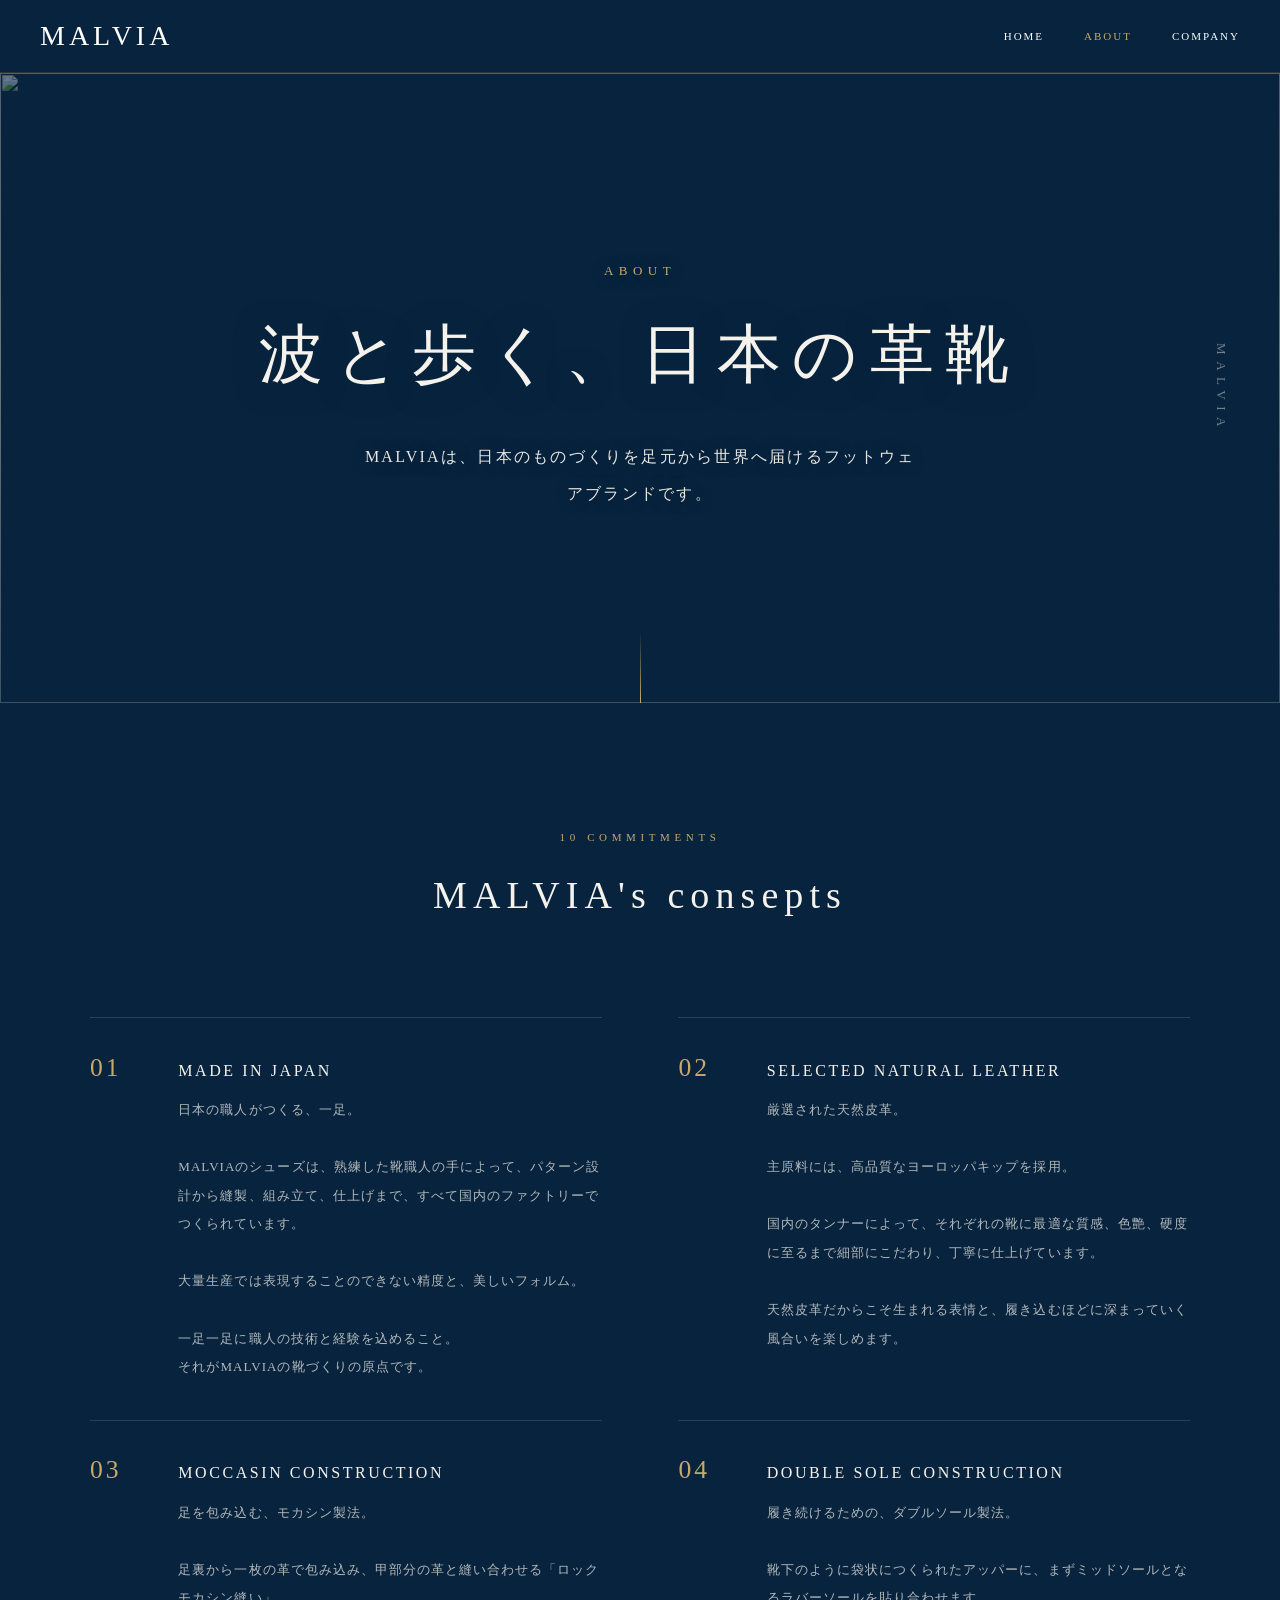
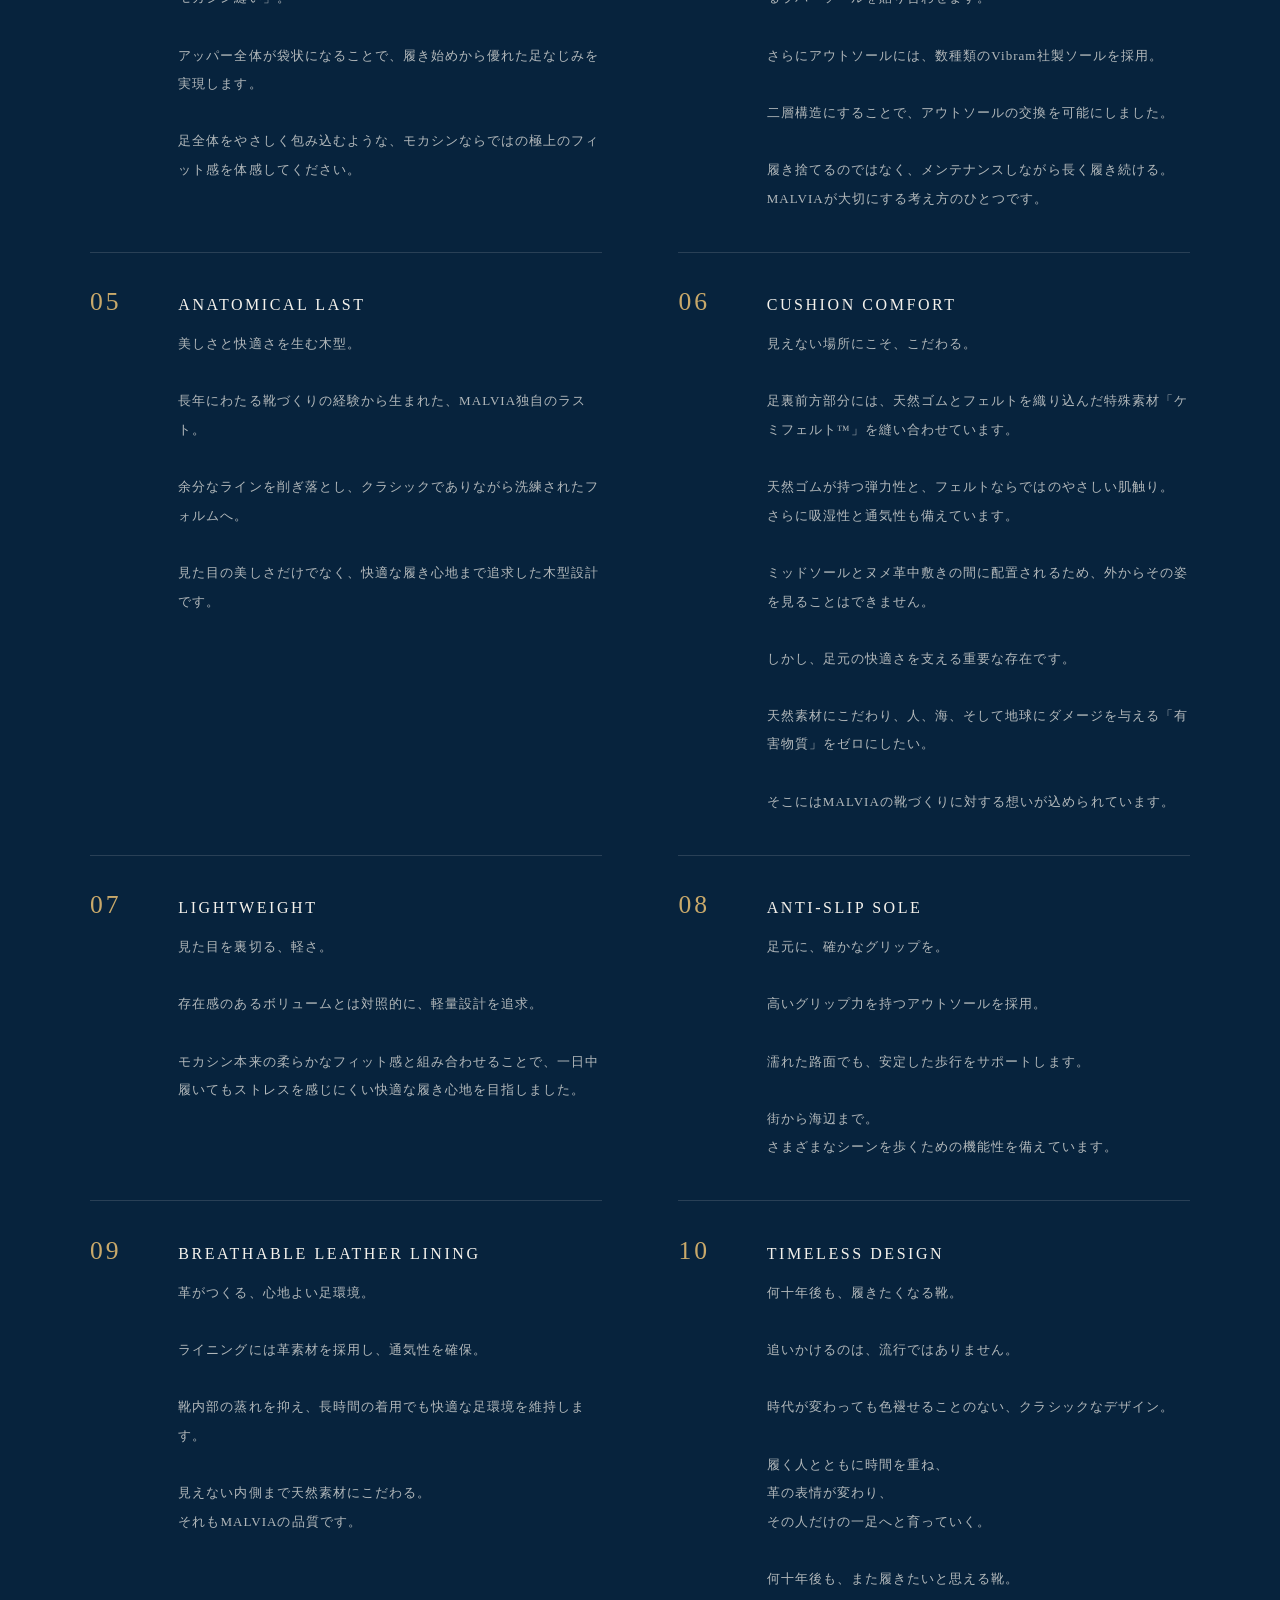
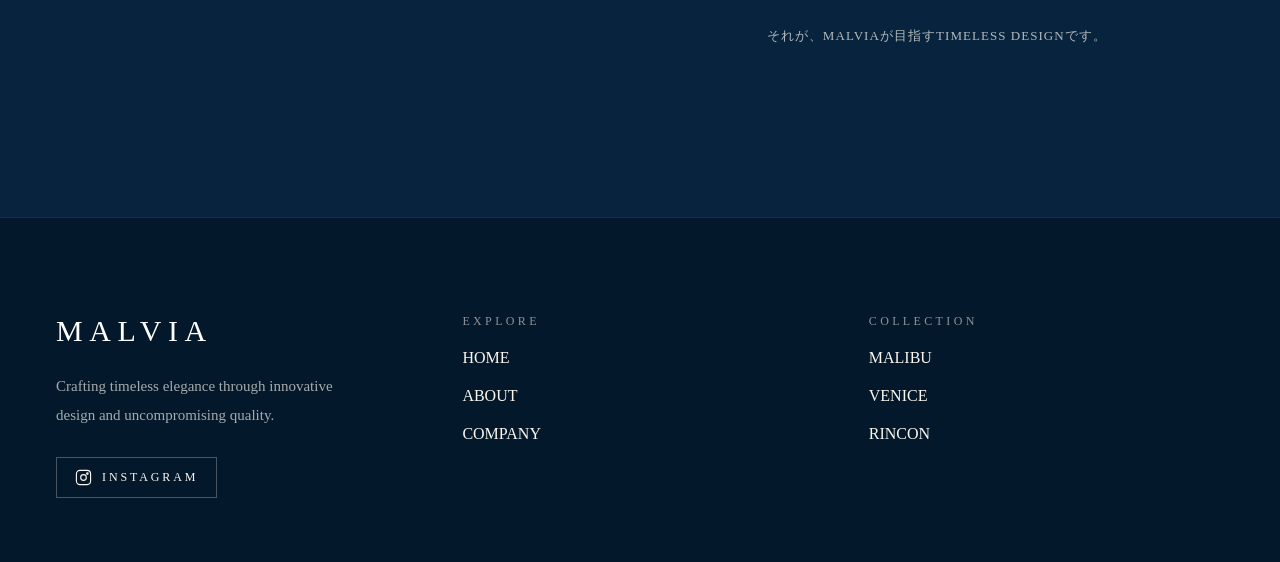
==== about.html @ bc03ab8c "Add files via upload" ====
<!DOCTYPE html>
<html lang="ja">
<head>
  <meta charset="UTF-8">
  <meta name="viewport" content="width=device-width, initial-scale=1">
  <title>ABOUT — MALVIA</title>
  <meta name="description" content="MALVIAは、日本のものづくりを足元から世界へ届けるフットウェアブランドです。">
  <link rel="stylesheet" href="assets/css/style.css">
</head>
<body data-page="about" data-root="">

  <header id="site-header"></header>

  <main>
    <section class="ah">
      <div class="ah__bg">
        <img src="https://malviafootwear.com/cdn/shop/files/S__3694605.jpg?v=1785761770&amp;width=2400" alt="" width="2400" height="1600">
        <div class="ah__veil"></div>
      </div>
      <div class="ah__in">
        <p class="ah__eyebrow">ABOUT</p>
        <h1 class="ah__t">波と歩く、日本の革靴</h1>
        <p class="ah__lead">MALVIAは、日本のものづくりを足元から世界へ届けるフットウェアブランドです。</p>
      </div>
      <p class="ah__tate" aria-hidden="true">MALVIA</p>
      <div class="ah__rule" aria-hidden="true"></div>
    </section>

    <section class="feat">
      <div class="feat__in">
        <header class="feat__head">
          <p class="feat__eyebrow">10 COMMITMENTS</p>
          <h2 class="feat__t">MALVIA's consepts</h2>
        </header>

        <div class="feat__grid">

          <div class="feat__item reveal">
            <p class="feat__num" aria-hidden="true">01</p>
            <div>
              <h3 class="feat__it">MADE IN JAPAN</h3>
              <p class="feat__tx">日本の職人がつくる、一足。

MALVIAのシューズは、熟練した靴職人の手によって、パターン設計から縫製、組み立て、仕上げまで、すべて国内のファクトリーでつくられています。

大量生産では表現することのできない精度と、美しいフォルム。

一足一足に職人の技術と経験を込めること。
それがMALVIAの靴づくりの原点です。</p>
            </div>
          </div>

          <div class="feat__item reveal">
            <p class="feat__num" aria-hidden="true">02</p>
            <div>
              <h3 class="feat__it">SELECTED NATURAL LEATHER</h3>
              <p class="feat__tx">厳選された天然皮革。

主原料には、高品質なヨーロッパキップを採用。

国内のタンナーによって、それぞれの靴に最適な質感、色艶、硬度に至るまで細部にこだわり、丁寧に仕上げています。

天然皮革だからこそ生まれる表情と、履き込むほどに深まっていく風合いを楽しめます。</p>
            </div>
          </div>

          <div class="feat__item reveal">
            <p class="feat__num" aria-hidden="true">03</p>
            <div>
              <h3 class="feat__it">MOCCASIN CONSTRUCTION</h3>
              <p class="feat__tx">足を包み込む、モカシン製法。

足裏から一枚の革で包み込み、甲部分の革と縫い合わせる「ロックモカシン縫い」。

アッパー全体が袋状になることで、履き始めから優れた足なじみを実現します。

足全体をやさしく包み込むような、モカシンならではの極上のフィット感を体感してください。</p>
            </div>
          </div>

          <div class="feat__item reveal">
            <p class="feat__num" aria-hidden="true">04</p>
            <div>
              <h3 class="feat__it">DOUBLE SOLE CONSTRUCTION</h3>
              <p class="feat__tx">履き続けるための、ダブルソール製法。

靴下のように袋状につくられたアッパーに、まずミッドソールとなるラバーソールを貼り合わせます。

さらにアウトソールには、数種類のVibram社製ソールを採用。

二層構造にすることで、アウトソールの交換を可能にしました。

履き捨てるのではなく、メンテナンスしながら長く履き続ける。
MALVIAが大切にする考え方のひとつです。</p>
            </div>
          </div>

          <div class="feat__item reveal">
            <p class="feat__num" aria-hidden="true">05</p>
            <div>
              <h3 class="feat__it">ANATOMICAL LAST</h3>
              <p class="feat__tx">美しさと快適さを生む木型。

長年にわたる靴づくりの経験から生まれた、MALVIA独自のラスト。

余分なラインを削ぎ落とし、クラシックでありながら洗練されたフォルムへ。

見た目の美しさだけでなく、快適な履き心地まで追求した木型設計です。</p>
            </div>
          </div>

          <div class="feat__item reveal">
            <p class="feat__num" aria-hidden="true">06</p>
            <div>
              <h3 class="feat__it">CUSHION COMFORT</h3>
              <p class="feat__tx">見えない場所にこそ、こだわる。

足裏前方部分には、天然ゴムとフェルトを織り込んだ特殊素材「ケミフェルト™」を縫い合わせています。

天然ゴムが持つ弾力性と、フェルトならではのやさしい肌触り。
さらに吸湿性と通気性も備えています。

ミッドソールとヌメ革中敷きの間に配置されるため、外からその姿を見ることはできません。

しかし、足元の快適さを支える重要な存在です。

天然素材にこだわり、人、海、そして地球にダメージを与える「有害物質」をゼロにしたい。

そこにはMALVIAの靴づくりに対する想いが込められています。</p>
            </div>
          </div>

          <div class="feat__item reveal">
            <p class="feat__num" aria-hidden="true">07</p>
            <div>
              <h3 class="feat__it">LIGHTWEIGHT</h3>
              <p class="feat__tx">見た目を裏切る、軽さ。

存在感のあるボリュームとは対照的に、軽量設計を追求。

モカシン本来の柔らかなフィット感と組み合わせることで、一日中履いてもストレスを感じにくい快適な履き心地を目指しました。</p>
            </div>
          </div>

          <div class="feat__item reveal">
            <p class="feat__num" aria-hidden="true">08</p>
            <div>
              <h3 class="feat__it">ANTI-SLIP SOLE</h3>
              <p class="feat__tx">足元に、確かなグリップを。

高いグリップ力を持つアウトソールを採用。

濡れた路面でも、安定した歩行をサポートします。

街から海辺まで。
さまざまなシーンを歩くための機能性を備えています。</p>
            </div>
          </div>

          <div class="feat__item reveal">
            <p class="feat__num" aria-hidden="true">09</p>
            <div>
              <h3 class="feat__it">BREATHABLE LEATHER LINING</h3>
              <p class="feat__tx">革がつくる、心地よい足環境。

ライニングには革素材を採用し、通気性を確保。

靴内部の蒸れを抑え、長時間の着用でも快適な足環境を維持します。

見えない内側まで天然素材にこだわる。
それもMALVIAの品質です。</p>
            </div>
          </div>

          <div class="feat__item reveal">
            <p class="feat__num" aria-hidden="true">10</p>
            <div>
              <h3 class="feat__it">TIMELESS DESIGN</h3>
              <p class="feat__tx">何十年後も、履きたくなる靴。

追いかけるのは、流行ではありません。

時代が変わっても色褪せることのない、クラシックなデザイン。

履く人とともに時間を重ね、
革の表情が変わり、
その人だけの一足へと育っていく。

何十年後も、また履きたいと思える靴。

それが、MALVIAが目指すTIMELESS DESIGNです。</p>
            </div>
          </div>

        </div>
      </div>
    </section>
  </main>

  <footer id="site-footer"></footer>

  <script src="assets/js/layout.js"></script>
</body>
</html>
---- assets/css/style.css ----
/* ============================================================
   MALVIA — 共通スタイル（全ページで読み込む）
   ============================================================ */
:root{
  --navy:#062643;
  --navy-header:#07233d;
  --navy-dark:#04182b;
  --cream:#FBF7F0;
  --cream-2:#F5F2EC;
  --gold:#C9A96A;
  --gold-bright:#d4af37;
  --serif:'Times New Roman',Times,'Noto Serif JP','Hiragino Mincho ProN','Yu Mincho',serif;
  --wrap:1400px;
}
*,*::before,*::after{box-sizing:border-box}
html{scroll-behavior:smooth}
body{
  margin:0;
  background:var(--navy);
  color:var(--cream);
  font-family:var(--serif);
  -webkit-font-smoothing:antialiased;
}
img{display:block;max-width:100%;height:auto}
a{color:inherit}
a:hover{color:#A8CBD3}
button{font-family:inherit}

/* ---------- 共通ヘッダー ---------- */
.hd{position:sticky;top:0;z-index:50;background:var(--navy-header);border-bottom:1px solid #333;padding:20px 0}
.hd__in{max-width:var(--wrap);margin:0 auto;padding:0 40px;display:flex;justify-content:space-between;align-items:center;gap:24px;flex-wrap:wrap}
.hd__logo{color:#fff;font-size:28px;letter-spacing:4px;text-transform:uppercase;text-decoration:none;transition:opacity .3s ease}
.hd__logo:hover{opacity:.7;color:#fff}
.hd__nav{display:flex;align-items:center;gap:40px}
.hd__link{color:#fff;font-size:11px;letter-spacing:2px;text-transform:uppercase;text-decoration:none;transition:opacity .3s ease,color .3s ease}
.hd__link:hover{opacity:.6;color:#fff}
.hd__link.is-active{color:var(--gold)}
@media (max-width:749px){
  .hd__in{padding:0 20px}
  .hd__logo{font-size:22px}
  .hd__nav{gap:20px}
}

/* ---------- 共通フッター ---------- */
.ft{padding:clamp(64px,9vw,96px) clamp(20px,5vw,56px) 64px;background:var(--navy-dark);color:var(--cream);border-top:1px solid rgba(251,247,240,.10);display:grid;grid-template-columns:repeat(auto-fit,minmax(min(100%,240px),1fr));gap:clamp(36px,4vw,56px)}
.ft__brand{font-size:30px;letter-spacing:.22em;color:#fff}
.ft__about{margin:24px 0 0;max-width:300px;font-size:15px;line-height:1.9;color:rgba(251,247,240,.66)}
.ft__ig{display:inline-flex;align-items:center;gap:10px;margin-top:28px;padding:11px 18px;border:1px solid rgba(251,247,240,.28);font-size:12px;letter-spacing:.24em;color:var(--cream);text-decoration:none;transition:color .26s ease,border-color .26s ease}
.ft__ig:hover{color:#A8CBD3;border-color:rgba(168,203,212,.6)}
.ft__col{display:flex;flex-direction:column;gap:20px}
.ft__label{font-size:12px;letter-spacing:.28em;color:rgba(251,247,240,.55)}
.ft__col a{font-size:16px;color:var(--cream);text-decoration:none;transition:color .26s ease}
.ft__col a:hover{color:#A8CBD3}
@media (max-width:749px){.ft{grid-template-columns:1fr;gap:40px;padding:64px 24px 56px}}

/* ---------- スクロール表示アニメーション ---------- */
.reveal{opacity:0;transform:translateY(18px);transition:opacity 1s ease,transform 1s ease}
.reveal.is-in{opacity:1;transform:none}
@media (prefers-reduced-motion:reduce){.reveal{opacity:1;transform:none;transition:none}}

/* ============================================================
   HOME
   ============================================================ */
.hero{position:relative;width:100%;height:calc(100vh - 80px);min-height:600px;overflow:hidden;display:flex;align-items:center;justify-content:center}
.hero__bg{position:absolute;inset:0;z-index:1}
.hero__bg img{width:100%;height:100%!important;object-fit:cover}
.hero__veil{position:absolute;inset:0;z-index:2;background:linear-gradient(180deg,rgba(0,0,0,.6) 0%,rgba(0,0,0,.4) 50%,rgba(0,0,0,.6) 100%)}
.hero__in{position:relative;z-index:3;text-align:center;max-width:1200px;padding:0 20px}
.hero__logo{max-width:700px;width:100%;height:auto;margin:0 auto 30px}
.hero__rule{width:80px;height:1px;margin:0 auto 25px;background:#e0e0e0}
.hero__msg{margin:0 0 20px;font-size:clamp(24px,4vw,40px);letter-spacing:.1em;line-height:1.5;color:#fff}
.hero__sub{margin:0;font-size:12px;letter-spacing:.3em;text-transform:uppercase;color:var(--gold-bright)}
.hero__scroll{position:absolute;bottom:40px;left:50%;transform:translateX(-50%);z-index:3;text-align:center}
.hero__scroll p{margin:0 0 10px;font-size:10px;letter-spacing:.2em;text-transform:uppercase;color:#fff;opacity:.8}
.hero__arrow{width:24px;height:24px;margin:0 auto;opacity:.8;animation:bob 1.6s ease-in-out infinite}
.hero__arrow svg{width:100%;height:100%;stroke:#fff;fill:none;stroke-width:2}
@keyframes bob{0%,100%{transform:translateY(0)}50%{transform:translateY(8px)}}

.concept{background:var(--navy);padding:132px 56px 140px;display:flex;flex-direction:column;align-items:center;text-align:center}
.concept__h{margin:0;font-style:italic;font-size:clamp(30px,5vw,52px);letter-spacing:.02em;color:#fff}
.concept__sub{margin:30px 0 0;font-size:clamp(22px,3.4vw,38px);letter-spacing:.08em;color:#fff}
.concept__body{margin:44px 0 0;max-width:760px;font-size:16px;line-height:2.1;letter-spacing:.08em;color:rgba(251,247,240,.72);text-wrap:pretty}
@media (max-width:749px){.concept{padding:72px 24px 80px}}

.col{background:#fff;color:var(--navy);padding:clamp(72px,10vw,120px) clamp(20px,5vw,56px) clamp(88px,12vw,150px);border-top:1px solid #06264324}
.col__h{margin:0 0 20px;text-align:center;font-weight:400;font-size:clamp(32px,5vw,52px);letter-spacing:.04em}
.col__hint{margin:0 0 56px;text-align:center;font-size:12px;letter-spacing:.26em;opacity:.45}
.col__grid{display:grid;grid-template-columns:repeat(auto-fit,minmax(min(100%,300px),1fr));gap:clamp(24px,2.4vw,36px);max-width:1240px;margin:0 auto}
.card{position:relative;min-width:0;aspect-ratio:1/1;display:flex;flex-direction:column;background:#fff;border:1px solid #06264324;text-align:center;text-decoration:none;color:var(--navy);transition:border-color .26s ease,box-shadow .26s ease,transform .26s ease}
.card:hover{border-color:rgba(6,38,67,.42);box-shadow:0 10px 34px rgba(6,38,67,.09);color:var(--navy)}
.card__media{position:relative;flex:1;min-height:0;margin:22px 22px 0;overflow:hidden}
.card__media img{width:100%;height:100%!important;object-fit:contain;transition:transform .5s ease}
.card:hover .card__media img{transform:scale(1.03)}
.card__body{padding:14px 26px 30px;display:flex;flex-direction:column;align-items:center;gap:12px}
.card__t{margin:0;font-weight:400;font-size:clamp(24px,2.4vw,32px);letter-spacing:.05em}
.card__rule{display:block;width:38px;height:1px;background:var(--navy)}
.card__d{margin:0;font-size:13px;line-height:1.8;letter-spacing:.06em}
.card__more{margin:0;font-size:11px;letter-spacing:.24em;opacity:.5}

/* ============================================================
   ABOUT
   ============================================================ */
.ah{position:relative;background:var(--navy-header);min-height:70vh;display:flex;align-items:center;justify-content:center;overflow:hidden;text-align:center}
.ah__bg{position:absolute;inset:0}
.ah__bg img{width:100%;height:100%!important;object-fit:cover;filter:brightness(.85)}
.ah__veil{position:absolute;inset:0;opacity:.7;background:linear-gradient(180deg,rgba(7,35,61,.75) 0%,rgba(7,35,61,.5) 45%,rgba(7,35,61,.9) 100%)}
.ah__in{position:relative;max-width:820px;padding:140px 24px;z-index:1}
.ah__eyebrow{margin:0 0 28px;font-size:13px;letter-spacing:.42em;text-transform:uppercase;color:var(--gold);text-shadow:0 1px 14px rgba(7,35,61,.95)}
.ah__t{margin:0;font-weight:400;font-size:clamp(34px,5.2vw,64px);letter-spacing:.18em;line-height:1.5;color:var(--cream-2);text-shadow:0 2px 28px rgba(7,35,61,.6)}
.ah__lead{margin:36px auto 0;max-width:560px;font-size:16px;letter-spacing:.14em;line-height:2.3;color:rgba(245,242,236,.95);text-shadow:0 1px 14px rgba(7,35,61,.95)}
.ah__tate{position:absolute;top:50%;right:clamp(16px,4vw,56px);transform:translateY(-50%);writing-mode:vertical-rl;font-size:13px;letter-spacing:.5em;color:rgba(245,242,236,.45);margin:0;z-index:1}
.ah__rule{position:absolute;bottom:0;left:50%;width:1px;height:72px;background:linear-gradient(180deg,rgba(201,169,106,0) 0%,var(--gold) 100%);z-index:1}
@media (max-width:749px){.ah__in{padding:110px 20px}.ah__tate{display:none}}

.feat{background:var(--navy-header);padding:clamp(80px,10vw,140px) 24px}
.feat__in{max-width:1100px;margin:0 auto}
.feat__head{text-align:center;margin-bottom:clamp(56px,7vw,90px)}
.feat__eyebrow{margin:0 0 20px;font-size:11px;letter-spacing:.42em;text-transform:uppercase;color:var(--gold)}
.feat__t{margin:0;font-weight:400;font-size:clamp(26px,3vw,38px);letter-spacing:.16em;line-height:1.7;color:var(--cream-2)}
.feat__grid{display:grid;grid-template-columns:repeat(auto-fit,minmax(min(100%,380px),1fr));column-gap:clamp(48px,6vw,88px)}
.feat__item{display:flex;gap:clamp(20px,2.5vw,32px);padding:clamp(28px,3vw,40px) 0;border-top:1px solid rgba(245,242,236,.14)}
.feat__num{margin:-2px 0 0;min-width:2.2em;font-size:clamp(20px,2vw,26px);letter-spacing:.12em;line-height:1;color:var(--gold)}
.feat__it{margin:0 0 12px;font-weight:400;font-size:16px;letter-spacing:.16em;line-height:1.7;color:var(--cream-2)}
.feat__tx{margin:0;font-size:13px;letter-spacing:.08em;line-height:2.2;color:rgba(245,242,236,.72);white-space:pre-line}

/* ============================================================
   COMPANY
   ============================================================ */
.cp{background:var(--navy);color:var(--cream)}
.cp__head{padding:120px 56px 0}
.cp__t{margin:0;text-align:center;font-weight:400;font-size:clamp(34px,5vw,52px);letter-spacing:.04em;color:#fff}
.cp__sub{margin:22px 0 0;text-align:center;font-size:14px;letter-spacing:.28em;opacity:.6}
.cp__body{padding:64px 56px 150px;display:flex;justify-content:center}
.cp__dl{margin:0;width:100%;max-width:880px;display:grid;grid-template-columns:220px minmax(0,1fr);border-top:1px solid #fbf7f024}
.cp__dl dt{padding:30px 0;font-size:14px;letter-spacing:.22em;opacity:.6;border-bottom:1px solid #fbf7f024}
.cp__dl dd{margin:0;padding:30px 0;font-size:19px;line-height:1.9;letter-spacing:.06em;color:#fff;border-bottom:1px solid #fbf7f024}
@media (max-width:749px){
  .cp__head{padding:72px 24px 0}
  .cp__body{padding:32px 24px 88px}
  .cp__dl{grid-template-columns:1fr}
  .cp__dl dt{padding:24px 0 6px;border-bottom:none}
  .cp__dl dd{padding:0 0 24px;font-size:17px}
}

/* ============================================================
   商品紹介ページ
   ============================================================ */
.pd{background:#fff;color:var(--navy);padding:clamp(56px,7vw,96px) clamp(20px,5vw,56px) clamp(72px,9vw,120px)}
.pd__in{max-width:1040px;margin:0 auto}
.pd__crumb{margin:0 0 40px;font-size:11px;letter-spacing:.24em;text-transform:uppercase;opacity:.55}
.pd__crumb a{text-decoration:none;color:var(--navy)}
.pd__crumb a:hover{color:var(--navy);border-bottom:1px solid var(--navy)}
.pd__head{display:flex;flex-direction:column;align-items:center;gap:10px;text-align:center}
.pd__t{margin:0;font-weight:400;font-size:clamp(30px,4.4vw,52px);letter-spacing:.06em}
.pd__c{margin:0;font-size:13px;line-height:1.9;letter-spacing:.14em}
.pd__view{position:relative;margin-top:clamp(24px,3.5vw,40px);overflow:hidden;border:1px solid #06264324}
.pd__track{display:flex;width:100%;height:min(62vh,640px);transition:transform .42s cubic-bezier(.22,.61,.36,1)}
.pd__slide{flex:0 0 100%;position:relative;height:100%;background:#fff}
.pd__slide img{width:100%;height:100%!important;object-fit:contain}
.pd__zoom{position:absolute;right:10px;bottom:10px;width:38px;height:38px;display:flex;align-items:center;justify-content:center;background:rgba(255,255,255,.86);border:1px solid rgba(6,38,67,.16);border-radius:50%;cursor:pointer;color:var(--navy);opacity:.8;transition:background .26s ease,opacity .26s ease;z-index:2}
.pd__zoom:hover{opacity:1;background:#fff}
.pd__zoom svg{width:18px;height:18px;display:block}
.pd__nav{position:absolute;top:50%;transform:translateY(-50%);width:46px;height:46px;display:flex;align-items:center;justify-content:center;background:rgba(255,255,255,.9);border:1px solid rgba(6,38,67,.16);cursor:pointer;color:var(--navy);font-size:18px}
.pd__nav--prev{left:10px}
.pd__nav--next{right:10px}
.pd__thumbs{margin-top:18px;display:flex;justify-content:center;gap:12px;flex-wrap:wrap}
.pd__thumb{width:88px;height:66px;padding:0;background:#fff;border:1px solid rgba(6,38,67,.16);cursor:pointer;overflow:hidden}
.pd__thumb img{width:100%;height:100%!important;object-fit:cover;opacity:.55;transition:opacity .26s ease}
.pd__thumb[aria-current="true"] img,.pd__thumb:hover img{opacity:1}
.pd__spec{margin:clamp(48px,6vw,80px) auto 0;max-width:880px;display:grid;grid-template-columns:200px minmax(0,1fr);border-top:1px solid #06264324}
.pd__spec dt{padding:24px 0;font-size:13px;letter-spacing:.2em;opacity:.55;border-bottom:1px solid #06264324}
.pd__spec dd{margin:0;padding:24px 0;font-size:16px;line-height:1.9;letter-spacing:.06em;border-bottom:1px solid #06264324}
@media (max-width:749px){
  .pd__spec{grid-template-columns:1fr}
  .pd__spec dt{padding:22px 0 4px;border-bottom:none}
  .pd__spec dd{padding:0 0 22px;font-size:15px}
}
.pd__others{margin:clamp(56px,7vw,88px) auto 0;max-width:880px;text-align:center}
.pd__others h2{margin:0 0 28px;font-weight:400;font-size:14px;letter-spacing:.28em;opacity:.55}
.pd__others div{display:flex;justify-content:center;gap:16px;flex-wrap:wrap}
.pd__others a{padding:14px 26px;border:1px solid #06264333;font-size:12px;letter-spacing:.24em;text-decoration:none;color:var(--navy);transition:border-color .26s ease,background .26s ease}
.pd__others a:hover{border-color:var(--navy);background:#0626430a;color:var(--navy)}

/* ライトボックス（画像の拡大表示） */
.lb{position:fixed;inset:0;z-index:70;background:rgba(6,38,67,.94);display:none;align-items:center;justify-content:center;padding:clamp(12px,3vw,40px)}
.lb[open]{display:flex}
.lb__img{max-width:100%;max-height:100%;object-fit:contain;transition:transform .3s ease;cursor:zoom-in;transform-origin:center center}
.lb__img.is-zoomed{cursor:zoom-out}
.lb__close{position:absolute;top:16px;right:16px;width:48px;height:48px;display:flex;align-items:center;justify-content:center;background:transparent;border:none;cursor:pointer;color:#fff;font-size:26px;line-height:1;z-index:2}
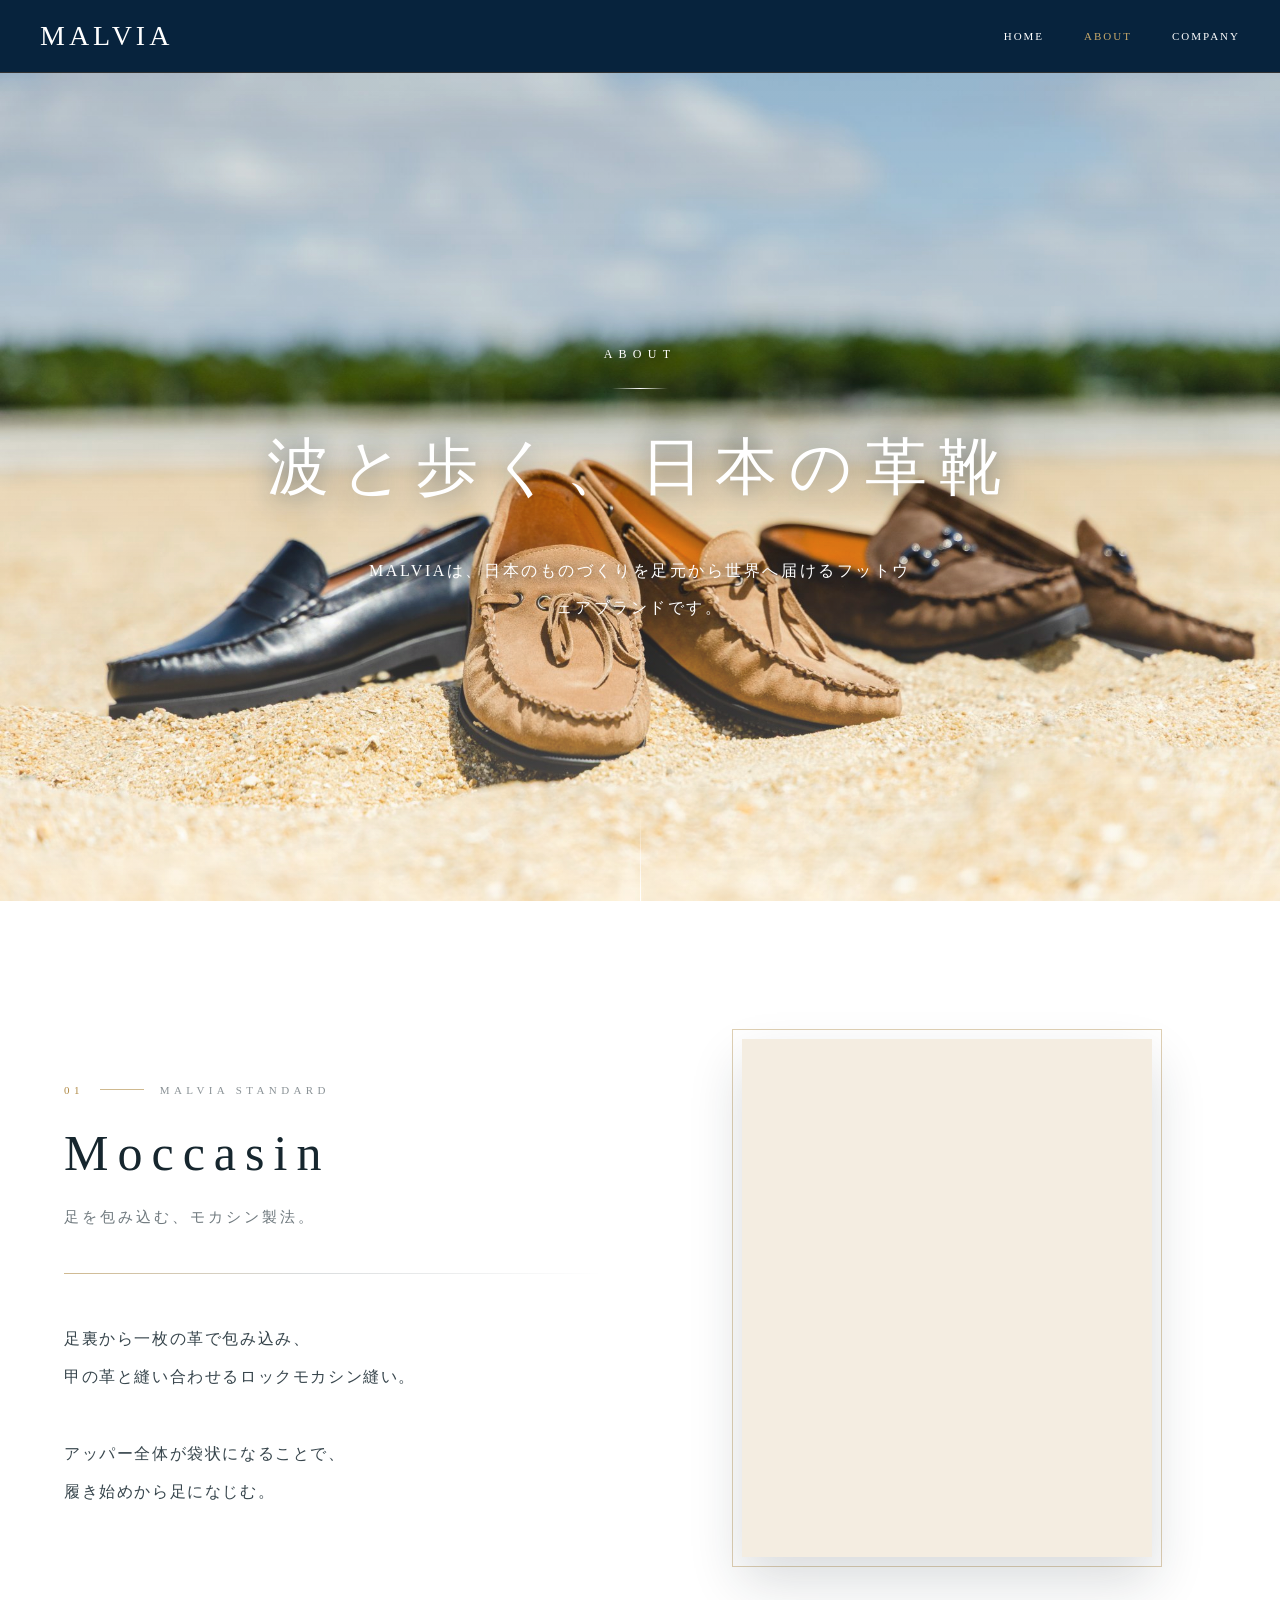
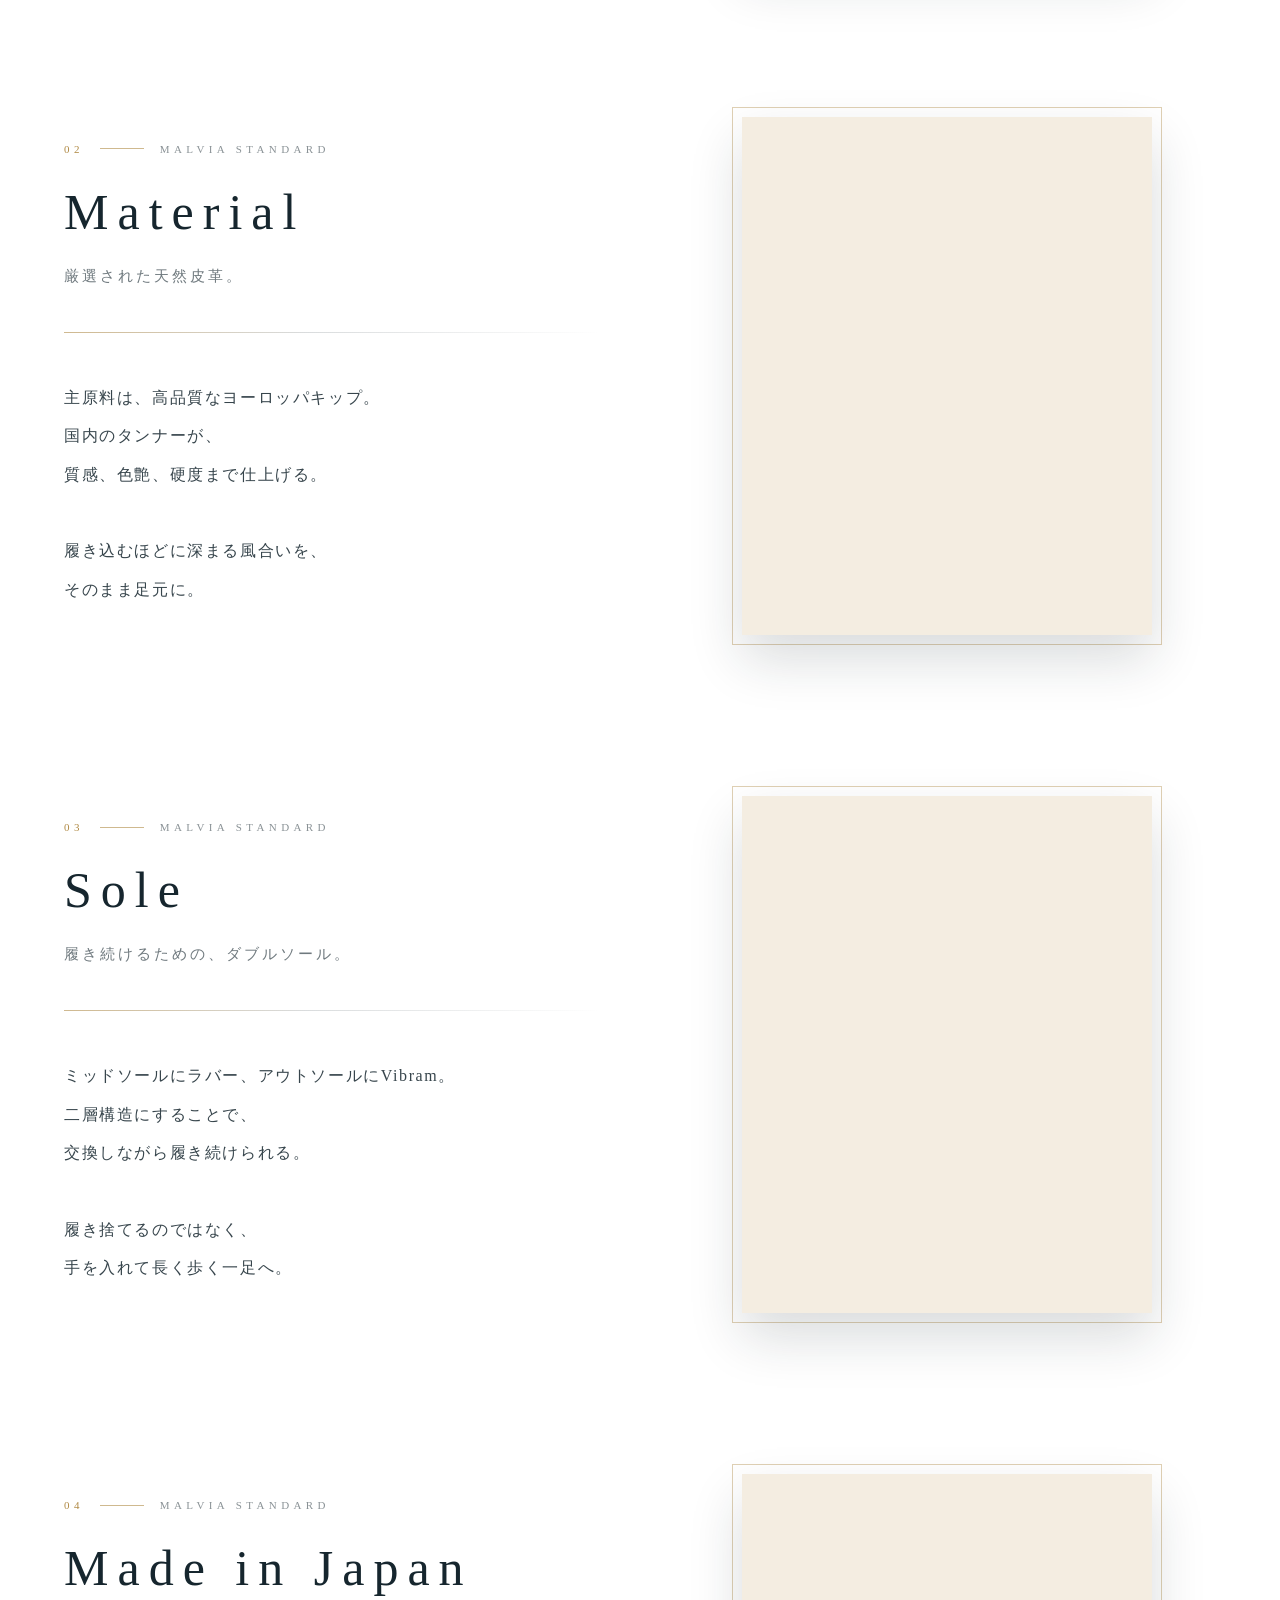
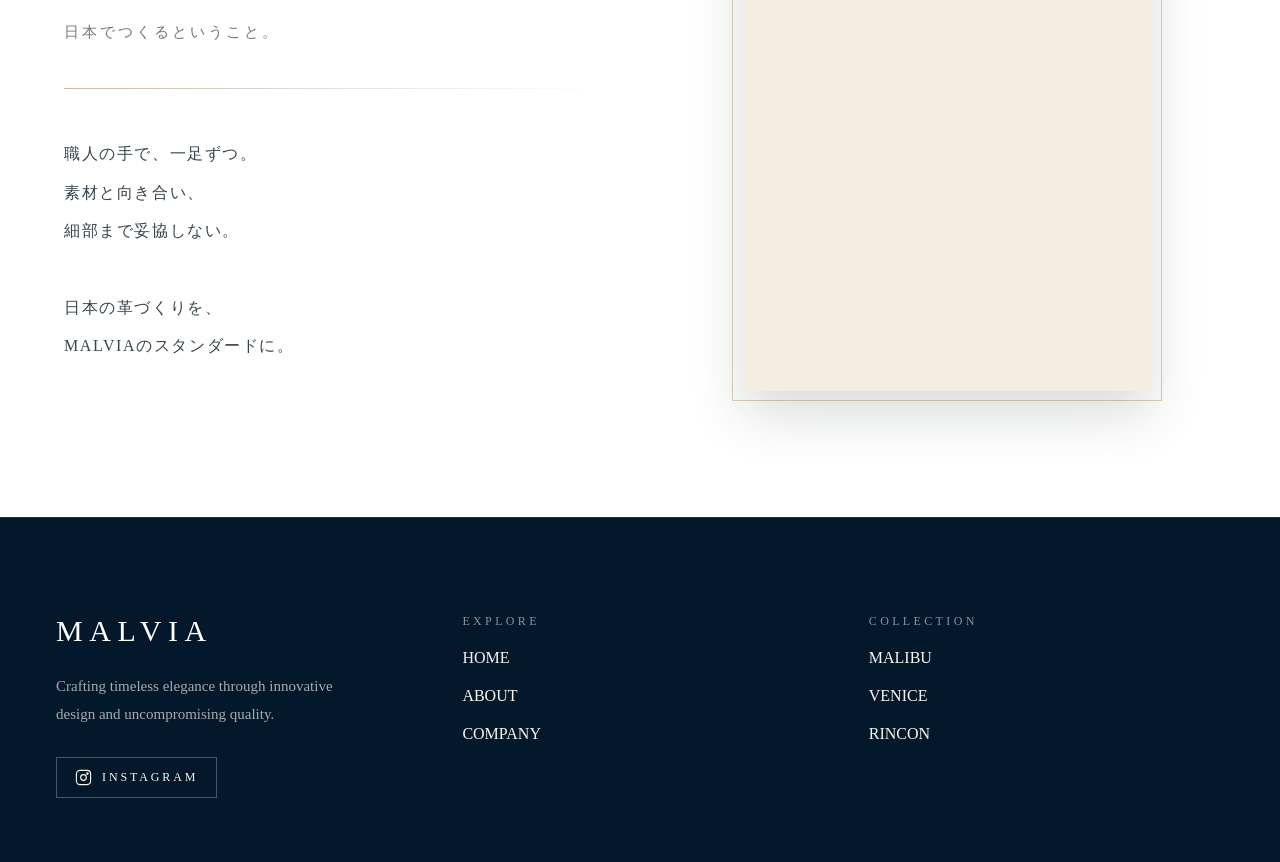
==== commit da3aa64f: "update" ====
--- a/about.html
+++ b/about.html
@@ -1,204 +1,140 @@
 <!DOCTYPE html>
 <html lang="ja">
 <head>
-  <meta charset="UTF-8">
-  <meta name="viewport" content="width=device-width, initial-scale=1">
-  <title>ABOUT — MALVIA</title>
-  <meta name="description" content="MALVIAは、日本のものづくりを足元から世界へ届けるフットウェアブランドです。">
-  <link rel="stylesheet" href="assets/css/style.css">
+<meta charset="utf-8">
+<meta name="viewport" content="width=device-width, initial-scale=1">
+<title>About — MALVIA</title>
+<style>
+  body { margin: 0; background: #FFFFFF; }
+  a { color: #16262E; text-decoration: none; }
+  a:hover { color: #B08A45; }
+  img { display: block; }
+  @keyframes mvKenburns { from { transform: scale(1.08); } to { transform: scale(1); } }
+  @keyframes mvRuleIn { from { transform: scaleY(0); } to { transform: scaleY(1); } }
+  @media (prefers-reduced-motion: reduce) { * { animation: none !important; } }
+</style>
 </head>
-<body data-page="about" data-root="">
+<body>
+<header id="site-header"></header>
+<div style="background:#FFFFFF;color:#16262E;font-family:'Times New Roman','Yu Mincho','游明朝',serif">
 
-  <header id="site-header"></header>
+  <section style="position:relative;min-height:92vh;display:flex;align-items:center;justify-content:center;overflow:hidden;text-align:center">
+    <div style="position:absolute;inset:0;overflow:hidden">
+      <img src="assets/img/about-hero.jpg" alt="" style="width:100%;height:100%;object-fit:cover;filter:brightness(1.02) saturate(1.05);animation:mvKenburns 18s cubic-bezier(0.16,0.8,0.3,1) forwards">
+      <div style="position:absolute;inset:0;background:linear-gradient(180deg,rgba(7,35,61,0.16) 0%,rgba(7,35,61,0.04) 45%,rgba(255,255,255,0.32) 100%)"></div>
+    </div>
+    <div style="position:relative;z-index:1;max-width:840px;padding:clamp(120px,13vw,170px) 24px;display:flex;flex-direction:column;align-items:center">
+      <p data-reveal="0" style="margin:0;font-family:'Times New Roman','Zen Old Mincho',serif;font-size:12px;letter-spacing:0.52em;text-transform:uppercase;color:#FFFFFF;text-shadow:0 1px 14px rgba(7,35,61,0.95)">ABOUT</p>
+      <div data-reveal="0.1" aria-hidden="true" style="width:56px;height:1px;margin:26px 0 30px;background:linear-gradient(90deg,rgba(255,255,255,0) 0%,#FFFFFF 50%,rgba(255,255,255,0) 100%)"></div>
+      <h1 data-reveal="0.16" style="margin:0;font-family:'Yu Mincho','游明朝','Times New Roman',serif;font-weight:400;font-size:clamp(32px,5vw,62px);letter-spacing:0.2em;line-height:1.55;color:#FFFFFF;text-shadow:0 2px 30px rgba(7,35,61,0.7)">波と歩く、日本の革靴</h1>
+      <p data-reveal="0.28" style="margin:38px auto 0;max-width:560px;font-family:'Yu Mincho','游明朝',serif;font-size:16px;letter-spacing:0.16em;line-height:2.3;color:#FFFFFF;text-shadow:0 1px 14px rgba(7,35,61,0.95)">MALVIAは、日本のものづくりを足元から世界へ届けるフットウェアブランドです。</p>
+    </div>
+    <div aria-hidden="true" style="position:absolute;bottom:0;left:50%;width:1px;height:88px;z-index:1;transform-origin:bottom;animation:mvRuleIn 1.6s 0.8s cubic-bezier(0.16,0.8,0.3,1) backwards;background:linear-gradient(180deg,rgba(255,255,255,0) 0%,#FFFFFF 100%)"></div>
+  </section>
 
-  <main>
-    <section class="ah">
-      <div class="ah__bg">
-        <img src="https://malviafootwear.com/cdn/shop/files/S__3694605.jpg?v=1785761770&amp;width=2400" alt="" width="2400" height="1600">
-        <div class="ah__veil"></div>
+  <section style="padding:clamp(90px,10vw,150px) clamp(20px,5vw,72px) clamp(70px,9vw,120px);display:flex;flex-direction:column;gap:clamp(96px,11vw,170px);max-width:1440px;margin:0 auto">
+
+    <div style="display:grid;grid-template-columns:repeat(auto-fit,minmax(min(100%,320px),1fr));gap:clamp(44px,6vw,96px);align-items:center">
+      <div data-reveal="0" style="max-width:620px">
+        <p style="margin:0 0 24px;display:flex;align-items:center;gap:16px;font-family:'Times New Roman','Zen Old Mincho',serif;font-size:11px;letter-spacing:0.4em;text-transform:uppercase;color:#B08A45"><span>01</span><span aria-hidden="true" style="display:block;width:44px;height:1px;background:rgba(176,138,69,0.6)"></span><span style="color:rgba(22,38,46,0.5)">MALVIA STANDARD</span></p>
+        <h2 style="margin:0;font-family:'Times New Roman','Zen Old Mincho',serif;font-weight:400;font-size:clamp(32px,4.2vw,50px);letter-spacing:0.18em;line-height:1.32;color:#16262E">Moccasin</h2>
+        <p style="margin:22px 0 0;font-family:'Yu Mincho','游明朝',serif;font-size:15px;letter-spacing:0.2em;color:rgba(22,38,46,0.62)">足を包み込む、モカシン製法。</p>
+        <div aria-hidden="true" style="height:1px;margin:46px 0;background:linear-gradient(90deg,rgba(176,138,69,0.6) 0%,rgba(22,38,46,0.16) 45%,rgba(22,38,46,0) 100%)"></div>
+        <p style="margin:0;white-space:pre-line;font-family:'Yu Mincho','游明朝',serif;font-size:16px;letter-spacing:0.1em;line-height:2.4;color:rgba(22,38,46,0.86)">足裏から一枚の革で包み込み、
+甲の革と縫い合わせるロックモカシン縫い。
+
+アッパー全体が袋状になることで、
+履き始めから足になじむ。</p>
       </div>
-      <div class="ah__in">
-        <p class="ah__eyebrow">ABOUT</p>
-        <h1 class="ah__t">波と歩く、日本の革靴</h1>
-        <p class="ah__lead">MALVIAは、日本のものづくりを足元から世界へ届けるフットウェアブランドです。</p>
+      <div data-reveal="0.12" style="position:relative;aspect-ratio:4/5;max-width:430px;width:100%;justify-self:center;padding:10px">
+        <div aria-hidden="true" style="position:absolute;inset:0;border:1px solid rgba(176,138,69,0.4)"></div>
+        <div style="position:relative;width:100%;height:100%;box-shadow:0 24px 50px rgba(22,38,46,0.16);background:#F4EDE1"></div>
       </div>
-      <p class="ah__tate" aria-hidden="true">MALVIA</p>
-      <div class="ah__rule" aria-hidden="true"></div>
-    </section>
+    </div>
 
-    <section class="feat">
-      <div class="feat__in">
-        <header class="feat__head">
-          <p class="feat__eyebrow">10 COMMITMENTS</p>
-          <h2 class="feat__t">MALVIA's consepts</h2>
-        </header>
+    <div style="display:grid;grid-template-columns:repeat(auto-fit,minmax(min(100%,320px),1fr));gap:clamp(44px,6vw,96px);align-items:center">
+      <div data-reveal="0.12" style="position:relative;aspect-ratio:4/5;max-width:430px;width:100%;justify-self:center;padding:10px;order:2">
+        <div aria-hidden="true" style="position:absolute;inset:0;border:1px solid rgba(176,138,69,0.4)"></div>
+        <div style="position:relative;width:100%;height:100%;box-shadow:0 24px 50px rgba(22,38,46,0.16);background:#F4EDE1"></div>
+      </div>
+      <div data-reveal="0" style="max-width:620px;order:1">
+        <p style="margin:0 0 24px;display:flex;align-items:center;gap:16px;font-family:'Times New Roman','Zen Old Mincho',serif;font-size:11px;letter-spacing:0.4em;text-transform:uppercase;color:#B08A45"><span>02</span><span aria-hidden="true" style="display:block;width:44px;height:1px;background:rgba(176,138,69,0.6)"></span><span style="color:rgba(22,38,46,0.5)">MALVIA STANDARD</span></p>
+        <h2 style="margin:0;font-family:'Times New Roman','Zen Old Mincho',serif;font-weight:400;font-size:clamp(32px,4.2vw,50px);letter-spacing:0.18em;line-height:1.32;color:#16262E">Material</h2>
+        <p style="margin:22px 0 0;font-family:'Yu Mincho','游明朝',serif;font-size:15px;letter-spacing:0.2em;color:rgba(22,38,46,0.62)">厳選された天然皮革。</p>
+        <div aria-hidden="true" style="height:1px;margin:46px 0;background:linear-gradient(90deg,rgba(176,138,69,0.6) 0%,rgba(22,38,46,0.16) 45%,rgba(22,38,46,0) 100%)"></div>
+        <p style="margin:0;white-space:pre-line;font-family:'Yu Mincho','游明朝',serif;font-size:16px;letter-spacing:0.1em;line-height:2.4;color:rgba(22,38,46,0.86)">主原料は、高品質なヨーロッパキップ。
+国内のタンナーが、
+質感、色艶、硬度まで仕上げる。
 
-        <div class="feat__grid">
+履き込むほどに深まる風合いを、
+そのまま足元に。</p>
+      </div>
+    </div>
 
-          <div class="feat__item reveal">
-            <p class="feat__num" aria-hidden="true">01</p>
-            <div>
-              <h3 class="feat__it">MADE IN JAPAN</h3>
-              <p class="feat__tx">日本の職人がつくる、一足。
+    <div style="display:grid;grid-template-columns:repeat(auto-fit,minmax(min(100%,320px),1fr));gap:clamp(44px,6vw,96px);align-items:center">
+      <div data-reveal="0" style="max-width:620px">
+        <p style="margin:0 0 24px;display:flex;align-items:center;gap:16px;font-family:'Times New Roman','Zen Old Mincho',serif;font-size:11px;letter-spacing:0.4em;text-transform:uppercase;color:#B08A45"><span>03</span><span aria-hidden="true" style="display:block;width:44px;height:1px;background:rgba(176,138,69,0.6)"></span><span style="color:rgba(22,38,46,0.5)">MALVIA STANDARD</span></p>
+        <h2 style="margin:0;font-family:'Times New Roman','Zen Old Mincho',serif;font-weight:400;font-size:clamp(32px,4.2vw,50px);letter-spacing:0.18em;line-height:1.32;color:#16262E">Sole</h2>
+        <p style="margin:22px 0 0;font-family:'Yu Mincho','游明朝',serif;font-size:15px;letter-spacing:0.2em;color:rgba(22,38,46,0.62)">履き続けるための、ダブルソール。</p>
+        <div aria-hidden="true" style="height:1px;margin:46px 0;background:linear-gradient(90deg,rgba(176,138,69,0.6) 0%,rgba(22,38,46,0.16) 45%,rgba(22,38,46,0) 100%)"></div>
+        <p style="margin:0;white-space:pre-line;font-family:'Yu Mincho','游明朝',serif;font-size:16px;letter-spacing:0.1em;line-height:2.4;color:rgba(22,38,46,0.86)">ミッドソールにラバー、アウトソールにVibram。
+二層構造にすることで、
+交換しながら履き続けられる。
 
-MALVIAのシューズは、熟練した靴職人の手によって、パターン設計から縫製、組み立て、仕上げまで、すべて国内のファクトリーでつくられています。
+履き捨てるのではなく、
+手を入れて長く歩く一足へ。</p>
+      </div>
+      <div data-reveal="0.12" style="position:relative;aspect-ratio:4/5;max-width:430px;width:100%;justify-self:center;padding:10px">
+        <div aria-hidden="true" style="position:absolute;inset:0;border:1px solid rgba(176,138,69,0.4)"></div>
+        <div style="position:relative;width:100%;height:100%;box-shadow:0 24px 50px rgba(22,38,46,0.16);background:#F4EDE1"></div>
+      </div>
+    </div>
 
-大量生産では表現することのできない精度と、美しいフォルム。
+    <div style="display:grid;grid-template-columns:repeat(auto-fit,minmax(min(100%,320px),1fr));gap:clamp(44px,6vw,96px);align-items:center">
+      <div data-reveal="0.12" style="position:relative;aspect-ratio:4/5;max-width:430px;width:100%;justify-self:center;padding:10px;order:2">
+        <div aria-hidden="true" style="position:absolute;inset:0;border:1px solid rgba(176,138,69,0.4)"></div>
+        <div style="position:relative;width:100%;height:100%;box-shadow:0 24px 50px rgba(22,38,46,0.16);background:#F4EDE1"></div>
+      </div>
+      <div data-reveal="0" style="max-width:620px;order:1">
+        <p style="margin:0 0 24px;display:flex;align-items:center;gap:16px;font-family:'Times New Roman','Zen Old Mincho',serif;font-size:11px;letter-spacing:0.4em;text-transform:uppercase;color:#B08A45"><span>04</span><span aria-hidden="true" style="display:block;width:44px;height:1px;background:rgba(176,138,69,0.6)"></span><span style="color:rgba(22,38,46,0.5)">MALVIA STANDARD</span></p>
+        <h2 style="margin:0;font-family:'Times New Roman','Zen Old Mincho',serif;font-weight:400;font-size:clamp(32px,4.2vw,50px);letter-spacing:0.18em;line-height:1.32;color:#16262E">Made in Japan</h2>
+        <p style="margin:22px 0 0;font-family:'Yu Mincho','游明朝',serif;font-size:15px;letter-spacing:0.2em;color:rgba(22,38,46,0.62)">日本でつくるということ。</p>
+        <div aria-hidden="true" style="height:1px;margin:46px 0;background:linear-gradient(90deg,rgba(176,138,69,0.6) 0%,rgba(22,38,46,0.16) 45%,rgba(22,38,46,0) 100%)"></div>
+        <p style="margin:0;white-space:pre-line;font-family:'Yu Mincho','游明朝',serif;font-size:16px;letter-spacing:0.1em;line-height:2.4;color:rgba(22,38,46,0.86)">職人の手で、一足ずつ。
+素材と向き合い、
+細部まで妥協しない。
 
-一足一足に職人の技術と経験を込めること。
-それがMALVIAの靴づくりの原点です。</p>
-            </div>
-          </div>
+日本の革づくりを、
+MALVIAのスタンダードに。</p>
+      </div>
+    </div>
+  </section>
+</div>
 
-          <div class="feat__item reveal">
-            <p class="feat__num" aria-hidden="true">02</p>
-            <div>
-              <h3 class="feat__it">SELECTED NATURAL LEATHER</h3>
-              <p class="feat__tx">厳選された天然皮革。
+<footer id="site-footer"></footer>
 
-主原料には、高品質なヨーロッパキップを採用。
+<script src="assets/js/layout.js"></script>
 
-国内のタンナーによって、それぞれの靴に最適な質感、色艶、硬度に至るまで細部にこだわり、丁寧に仕上げています。
-
-天然皮革だからこそ生まれる表情と、履き込むほどに深まっていく風合いを楽しめます。</p>
-            </div>
-          </div>
-
-          <div class="feat__item reveal">
-            <p class="feat__num" aria-hidden="true">03</p>
-            <div>
-              <h3 class="feat__it">MOCCASIN CONSTRUCTION</h3>
-              <p class="feat__tx">足を包み込む、モカシン製法。
-
-足裏から一枚の革で包み込み、甲部分の革と縫い合わせる「ロックモカシン縫い」。
-
-アッパー全体が袋状になることで、履き始めから優れた足なじみを実現します。
-
-足全体をやさしく包み込むような、モカシンならではの極上のフィット感を体感してください。</p>
-            </div>
-          </div>
-
-          <div class="feat__item reveal">
-            <p class="feat__num" aria-hidden="true">04</p>
-            <div>
-              <h3 class="feat__it">DOUBLE SOLE CONSTRUCTION</h3>
-              <p class="feat__tx">履き続けるための、ダブルソール製法。
-
-靴下のように袋状につくられたアッパーに、まずミッドソールとなるラバーソールを貼り合わせます。
-
-さらにアウトソールには、数種類のVibram社製ソールを採用。
-
-二層構造にすることで、アウトソールの交換を可能にしました。
-
-履き捨てるのではなく、メンテナンスしながら長く履き続ける。
-MALVIAが大切にする考え方のひとつです。</p>
-            </div>
-          </div>
-
-          <div class="feat__item reveal">
-            <p class="feat__num" aria-hidden="true">05</p>
-            <div>
-              <h3 class="feat__it">ANATOMICAL LAST</h3>
-              <p class="feat__tx">美しさと快適さを生む木型。
-
-長年にわたる靴づくりの経験から生まれた、MALVIA独自のラスト。
-
-余分なラインを削ぎ落とし、クラシックでありながら洗練されたフォルムへ。
-
-見た目の美しさだけでなく、快適な履き心地まで追求した木型設計です。</p>
-            </div>
-          </div>
-
-          <div class="feat__item reveal">
-            <p class="feat__num" aria-hidden="true">06</p>
-            <div>
-              <h3 class="feat__it">CUSHION COMFORT</h3>
-              <p class="feat__tx">見えない場所にこそ、こだわる。
-
-足裏前方部分には、天然ゴムとフェルトを織り込んだ特殊素材「ケミフェルト™」を縫い合わせています。
-
-天然ゴムが持つ弾力性と、フェルトならではのやさしい肌触り。
-さらに吸湿性と通気性も備えています。
-
-ミッドソールとヌメ革中敷きの間に配置されるため、外からその姿を見ることはできません。
-
-しかし、足元の快適さを支える重要な存在です。
-
-天然素材にこだわり、人、海、そして地球にダメージを与える「有害物質」をゼロにしたい。
-
-そこにはMALVIAの靴づくりに対する想いが込められています。</p>
-            </div>
-          </div>
-
-          <div class="feat__item reveal">
-            <p class="feat__num" aria-hidden="true">07</p>
-            <div>
-              <h3 class="feat__it">LIGHTWEIGHT</h3>
-              <p class="feat__tx">見た目を裏切る、軽さ。
-
-存在感のあるボリュームとは対照的に、軽量設計を追求。
-
-モカシン本来の柔らかなフィット感と組み合わせることで、一日中履いてもストレスを感じにくい快適な履き心地を目指しました。</p>
-            </div>
-          </div>
-
-          <div class="feat__item reveal">
-            <p class="feat__num" aria-hidden="true">08</p>
-            <div>
-              <h3 class="feat__it">ANTI-SLIP SOLE</h3>
-              <p class="feat__tx">足元に、確かなグリップを。
-
-高いグリップ力を持つアウトソールを採用。
-
-濡れた路面でも、安定した歩行をサポートします。
-
-街から海辺まで。
-さまざまなシーンを歩くための機能性を備えています。</p>
-            </div>
-          </div>
-
-          <div class="feat__item reveal">
-            <p class="feat__num" aria-hidden="true">09</p>
-            <div>
-              <h3 class="feat__it">BREATHABLE LEATHER LINING</h3>
-              <p class="feat__tx">革がつくる、心地よい足環境。
-
-ライニングには革素材を採用し、通気性を確保。
-
-靴内部の蒸れを抑え、長時間の着用でも快適な足環境を維持します。
-
-見えない内側まで天然素材にこだわる。
-それもMALVIAの品質です。</p>
-            </div>
-          </div>
-
-          <div class="feat__item reveal">
-            <p class="feat__num" aria-hidden="true">10</p>
-            <div>
-              <h3 class="feat__it">TIMELESS DESIGN</h3>
-              <p class="feat__tx">何十年後も、履きたくなる靴。
-
-追いかけるのは、流行ではありません。
-
-時代が変わっても色褪せることのない、クラシックなデザイン。
-
-履く人とともに時間を重ね、
-革の表情が変わり、
-その人だけの一足へと育っていく。
-
-何十年後も、また履きたいと思える靴。
-
-それが、MALVIAが目指すTIMELESS DESIGNです。</p>
-            </div>
-          </div>
-
-        </div>
-      </div>
-    </section>
-  </main>
-
-  <footer id="site-footer"></footer>
-
-  <script src="assets/js/layout.js"></script>
+<script>
+(function () {
+  if (window.matchMedia("(prefers-reduced-motion: reduce)").matches || !("IntersectionObserver" in window)) return;
+  var els = Array.prototype.slice.call(document.querySelectorAll("[data-reveal]"));
+  els.forEach(function (el) {
+    el.style.opacity = "0";
+    el.style.transform = "translateY(26px)";
+    el.style.transition = "opacity 1.1s cubic-bezier(0.16,0.8,0.3,1), transform 1.1s cubic-bezier(0.16,0.8,0.3,1)";
+    el.style.transitionDelay = (parseFloat(el.dataset.reveal) || 0) + "s";
+  });
+  var io = new IntersectionObserver(function (entries) {
+    entries.forEach(function (e) {
+      if (!e.isIntersecting) return;
+      e.target.style.opacity = "1";
+      e.target.style.transform = "none";
+      io.unobserve(e.target);
+    });
+  }, { threshold: 0.15, rootMargin: "0px 0px -8% 0px" });
+  els.forEach(function (el) { io.observe(el); });
+})();
+</script>
 </body>
 </html>
